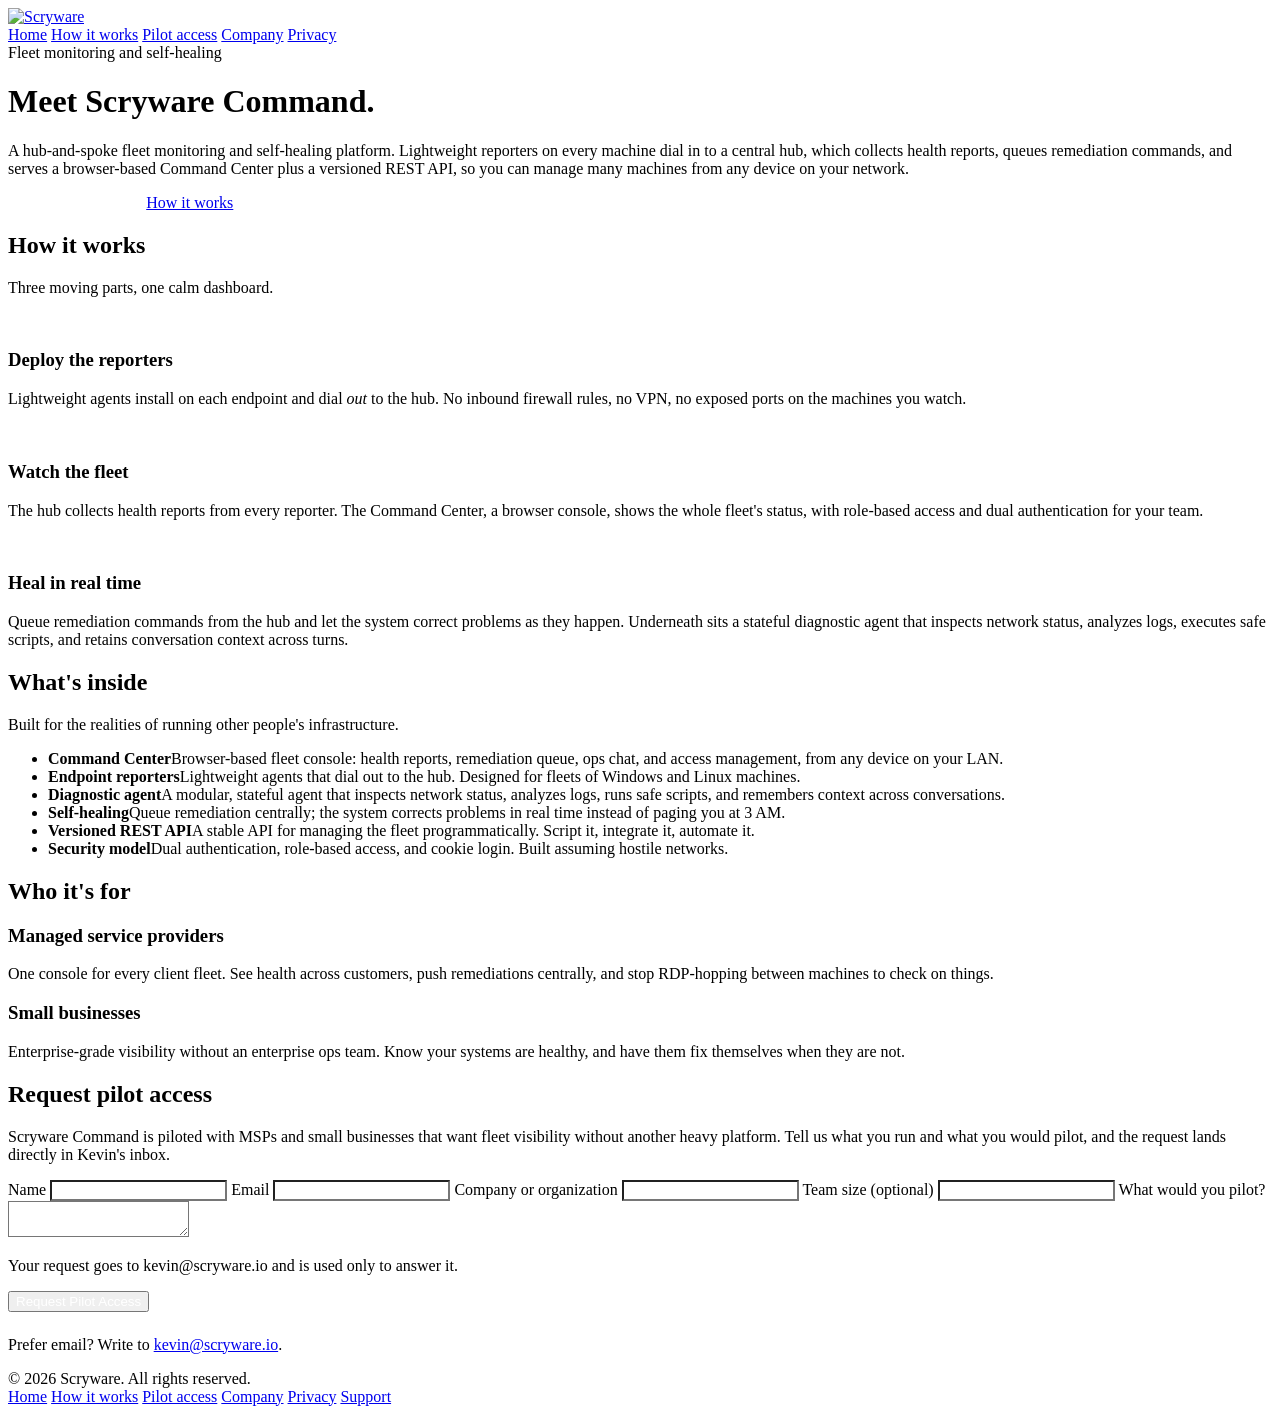
==== index.html @ 2b11ec6b "Publish index.html for scryware.tech" ====
<!DOCTYPE html>
<html lang="en">
<head>
<meta charset="UTF-8">
<meta name="viewport" content="width=device-width, initial-scale=1.0">
<title>Scryware Command | Fleet monitoring and self-healing</title>
<meta name="description" content="Hub-and-spoke fleet monitoring and self-healing for MSPs and small businesses, with a browser-based Command Center.">
<link rel="stylesheet" href="styles.css">
<link rel="icon" href="scryware-logo.png" type="image/png">
<style>
:root {
  --bg: #ffffff;
  --panel: #f4f7f5;
  --border: #dde4df;
  --text: #16211b;
  --muted: #4d5c54;
  --accent: #0c7a43;
}
body { background: #ffffff; }
.cta { color: #ffffff; }
.step-num { color: #ffffff; }
.form-input { background: #ffffff; }
</style>
</head>
<body>
<div class="wrap">

  <header class="site">
    <a class="logo" href="index.html"><img src="scryware-logo.png" alt="Scryware" width="1348" height="310"></a>
    <nav>
      <a href="index.html">Home</a>
      <a href="#how">How it works</a>
      <a href="#pilot">Pilot access</a>
      <a href="https://scryware.io/company.html">Company</a>
      <a href="https://scryware.io/privacy.html">Privacy</a>
    </nav>
  </header>

  <div class="page-hero">
    <div class="kicker">Fleet monitoring and self-healing</div>
    <h1>Meet <span>Scryware Command</span>.</h1>
    <p>A hub-and-spoke fleet monitoring and self-healing platform. Lightweight reporters on every machine dial in to a central hub, which collects health reports, queues remediation commands, and serves a browser-based Command Center plus a versioned REST API, so you can manage many machines from any device on your network.</p>
    <div class="cta-row">
      <a class="cta" href="#pilot">Request Pilot Access</a>
      <a class="cta-ghost" href="#how">How it works</a>
    </div>
  </div>

  <section class="block" id="how">
    <h2>How it works</h2>
    <p class="sub">Three moving parts, one calm dashboard.</p>
    <div class="steps">
      <div class="step">
        <div class="step-num">1</div>
        <div>
          <h3>Deploy the reporters</h3>
          <p>Lightweight agents install on each endpoint and dial <em>out</em> to the hub. No inbound firewall rules, no VPN, no exposed ports on the machines you watch.</p>
        </div>
      </div>
      <div class="step">
        <div class="step-num">2</div>
        <div>
          <h3>Watch the fleet</h3>
          <p>The hub collects health reports from every reporter. The Command Center, a browser console, shows the whole fleet's status, with role-based access and dual authentication for your team.</p>
        </div>
      </div>
      <div class="step">
        <div class="step-num">3</div>
        <div>
          <h3>Heal in real time</h3>
          <p>Queue remediation commands from the hub and let the system correct problems as they happen. Underneath sits a stateful diagnostic agent that inspects network status, analyzes logs, executes safe scripts, and retains conversation context across turns.</p>
        </div>
      </div>
    </div>
  </section>

  <section class="block">
    <h2>What's inside</h2>
    <p class="sub">Built for the realities of running other people's infrastructure.</p>
    <ul class="feature-list">
      <li><strong>Command Center</strong><span>Browser-based fleet console: health reports, remediation queue, ops chat, and access management, from any device on your LAN.</span></li>
      <li><strong>Endpoint reporters</strong><span>Lightweight agents that dial out to the hub. Designed for fleets of Windows and Linux machines.</span></li>
      <li><strong>Diagnostic agent</strong><span>A modular, stateful agent that inspects network status, analyzes logs, runs safe scripts, and remembers context across conversations.</span></li>
      <li><strong>Self-healing</strong><span>Queue remediation centrally; the system corrects problems in real time instead of paging you at 3 AM.</span></li>
      <li><strong>Versioned REST API</strong><span>A stable API for managing the fleet programmatically. Script it, integrate it, automate it.</span></li>
      <li><strong>Security model</strong><span>Dual authentication, role-based access, and cookie login. Built assuming hostile networks.</span></li>
    </ul>
  </section>

  <section class="block">
    <h2>Who it's for</h2>
    <div class="grid">
      <div class="card">
        <h3>Managed service providers</h3>
        <p>One console for every client fleet. See health across customers, push remediations centrally, and stop RDP-hopping between machines to check on things.</p>
      </div>
      <div class="card">
        <h3>Small businesses</h3>
        <p>Enterprise-grade visibility without an enterprise ops team. Know your systems are healthy, and have them fix themselves when they are not.</p>
      </div>
    </div>
  </section>

  <section class="block" id="pilot">
    <h2>Request pilot access</h2>
    <p class="sub">Scryware Command is piloted with MSPs and small businesses that want fleet visibility without another heavy platform. Tell us what you run and what you would pilot, and the request lands directly in Kevin's inbox.</p>
    <div class="framed" id="thanks" style="display:none; margin-bottom: 24px;">
      <p><strong>Thanks for your interest.</strong> Your pilot request is on its way. Kevin reads every request personally and will reply at the email you gave.</p>
    </div>
    <div class="form-card">
      <form action="https://formsubmit.co/kevin@scryware.io" method="POST">
        <input type="hidden" name="_subject" value="Pilot Access Request - Scryware Command">
        <input type="hidden" name="_next" value="https://scryware.tech/?thanks=1">
        <label class="form-label" for="pilot-name">Name</label>
        <input class="form-input" id="pilot-name" name="name" type="text" required>
        <label class="form-label" for="pilot-email">Email</label>
        <input class="form-input" id="pilot-email" name="email" type="email" required>
        <label class="form-label" for="pilot-company">Company or organization</label>
        <input class="form-input" id="pilot-company" name="company" type="text" required>
        <label class="form-label" for="pilot-team">Team size (optional)</label>
        <input class="form-input" id="pilot-team" name="team_size" type="text">
        <label class="form-label" for="pilot-message">What would you pilot?</label>
        <textarea class="form-input form-textarea" id="pilot-message" name="message" required></textarea>
        <p class="form-privacy">Your request goes to kevin@scryware.io and is used only to answer it.</p>
        <button class="cta form-submit" type="submit">Request Pilot Access</button>
      </form>
    </div>
    <p class="sub" style="margin-top: 24px;">Prefer email? Write to <a href="mailto:kevin@scryware.io">kevin@scryware.io</a>.</p>
  </section>

  <script>
    if (new URLSearchParams(window.location.search).get("thanks") === "1") {
      document.getElementById("thanks").style.display = "block";
    }
  </script>

  <footer>
    <div>&copy; 2026 Scryware. All rights reserved.</div>
    <nav>
      <a href="index.html">Home</a>
      <a href="#how">How it works</a>
      <a href="#pilot">Pilot access</a>
      <a href="https://scryware.io/company.html">Company</a>
      <a href="https://scryware.io/privacy.html">Privacy</a>
      <a href="https://buy.stripe.com/00w6oIbPaadI0RdgYY18c00">Support</a>
    </nav>
  </footer>

</div>
</body>
</html>
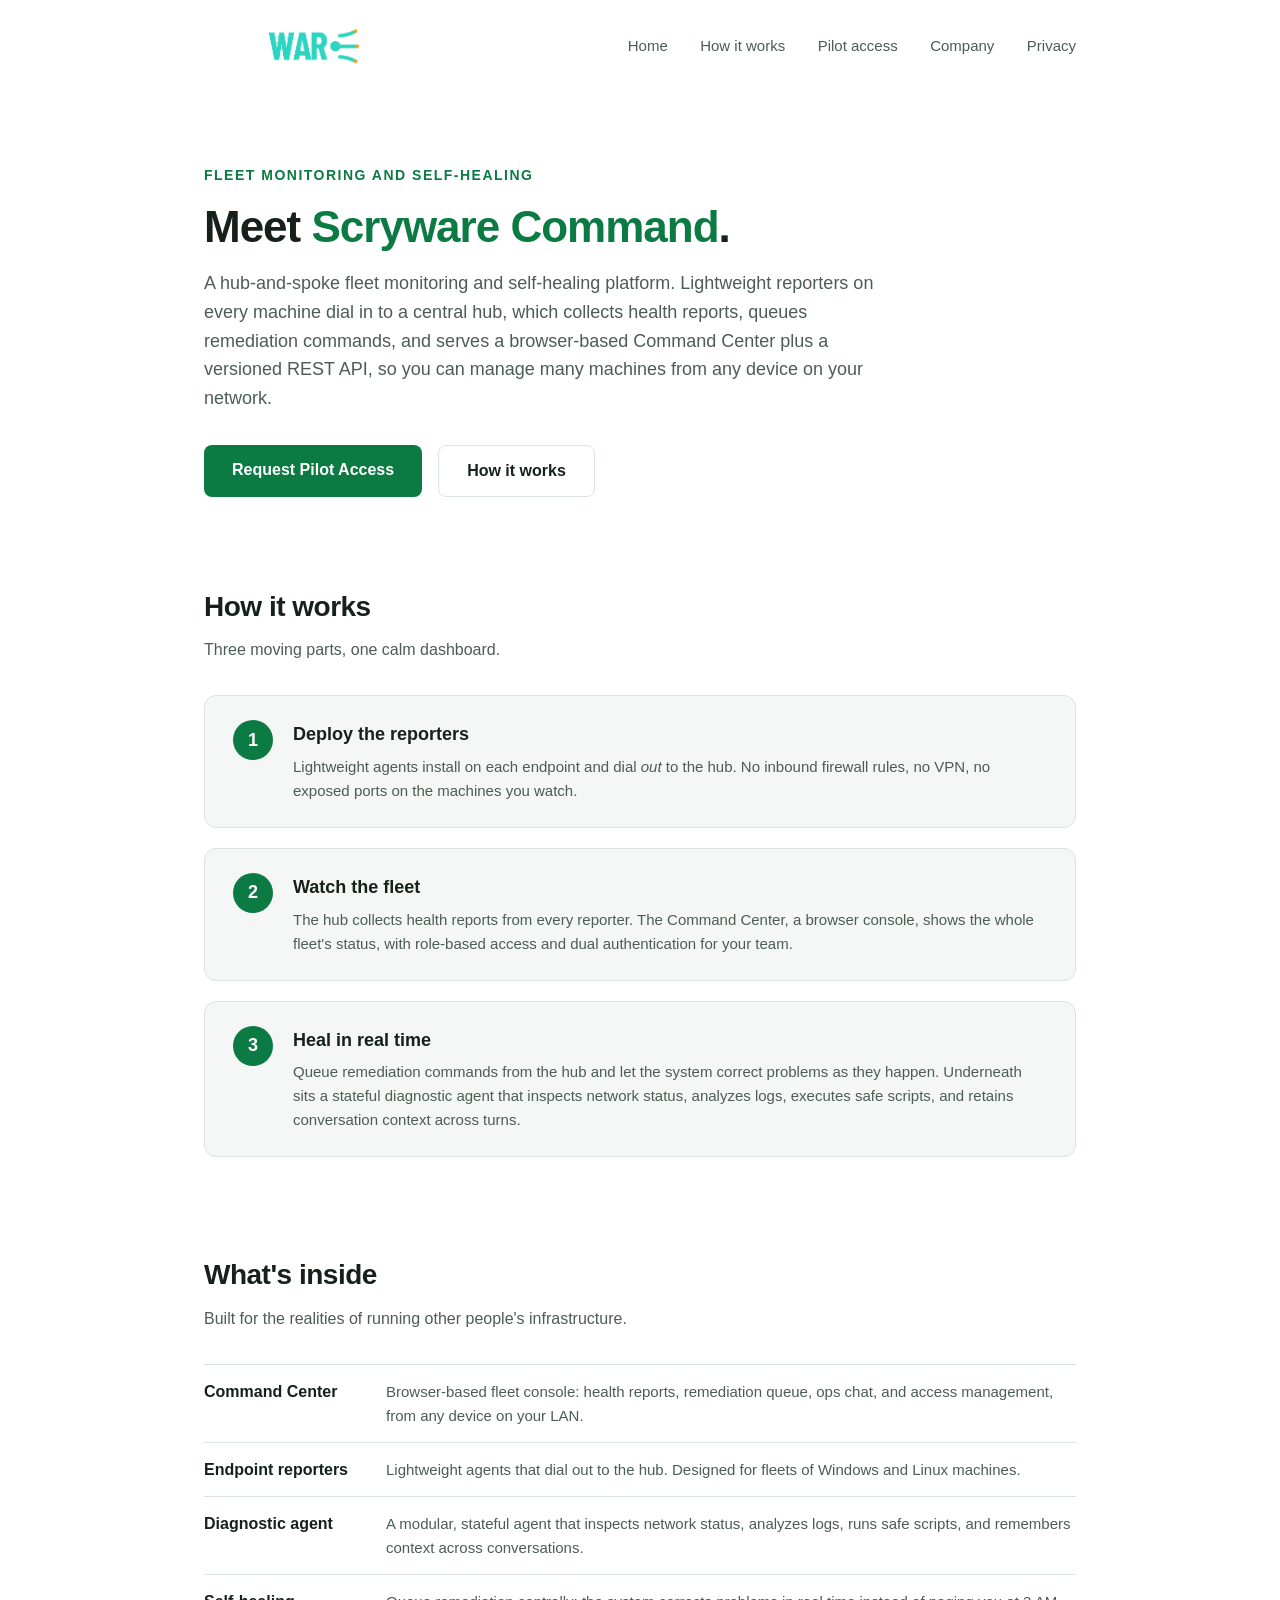
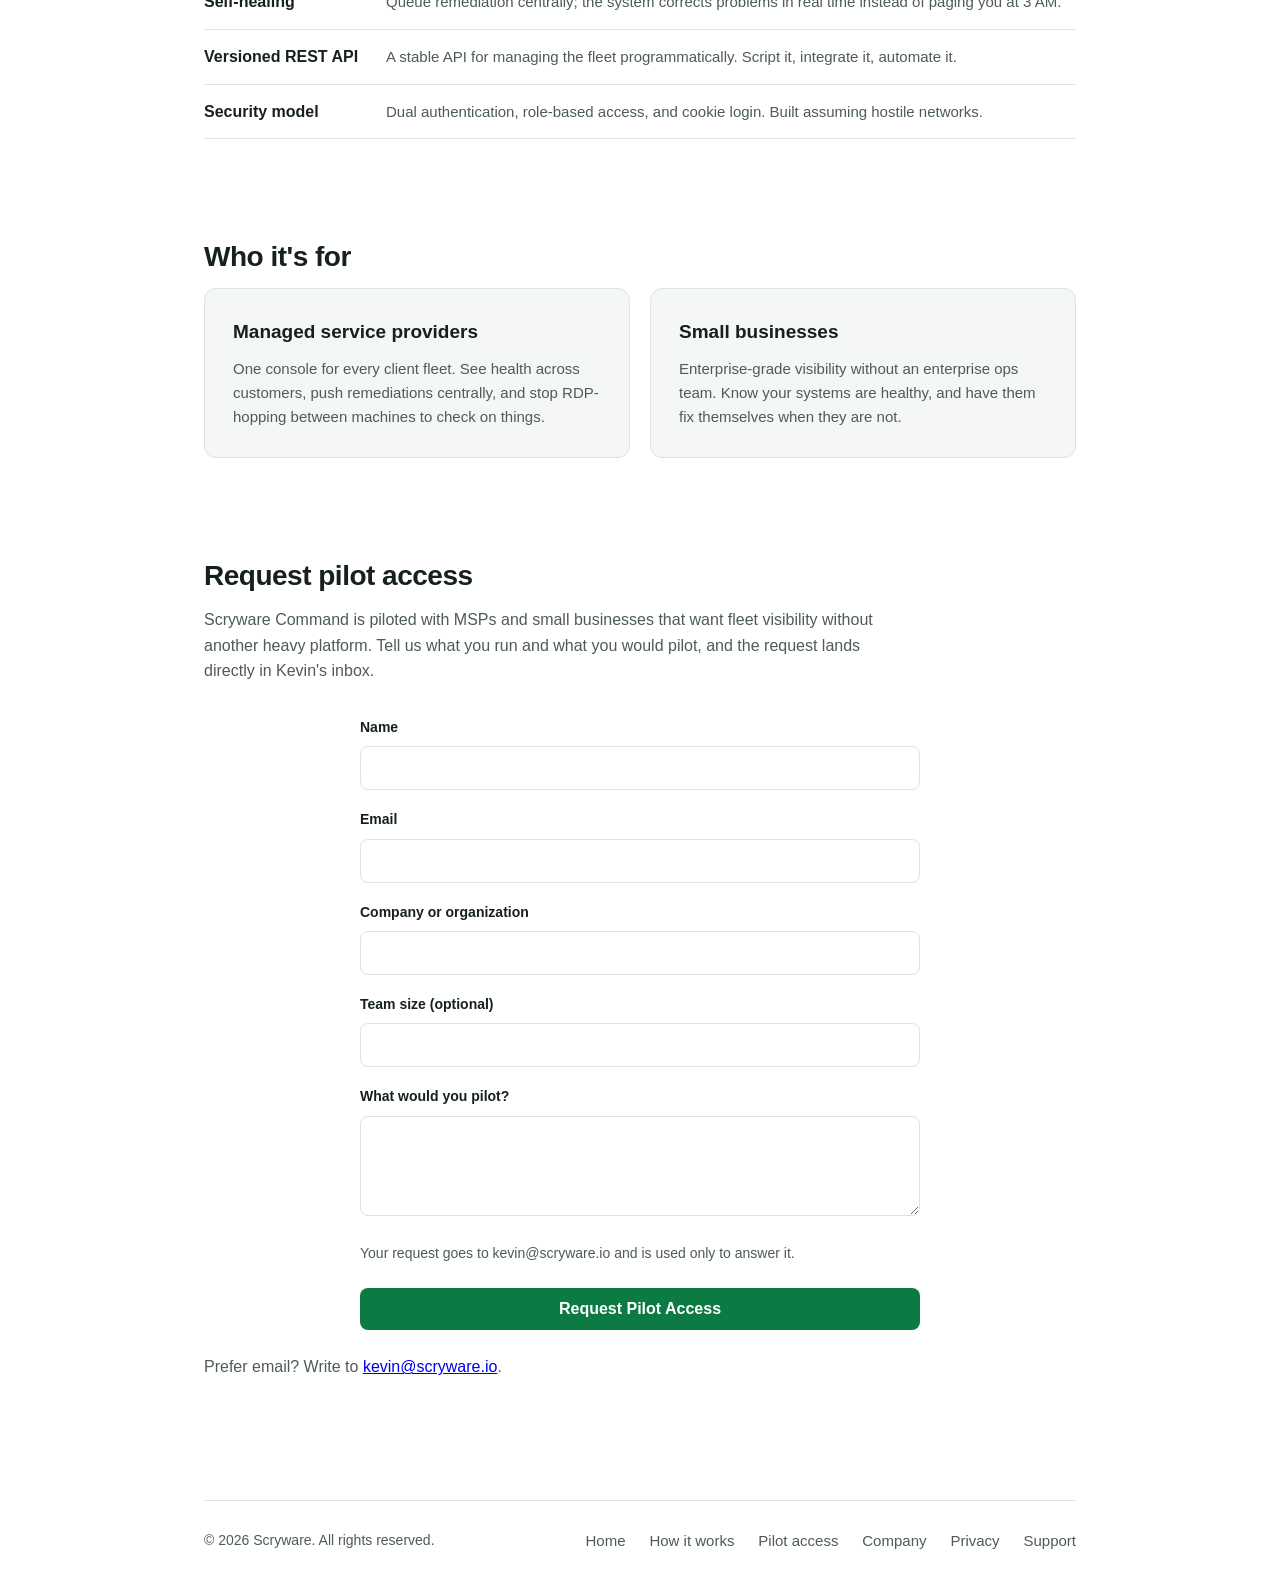
==== commit 91702bba: "Add site privacy page; point Privacy links at the local page" ====
--- a/index.html
+++ b/index.html
@@ -32,7 +32,7 @@
       <a href="#how">How it works</a>
       <a href="#pilot">Pilot access</a>
       <a href="https://scryware.io/company.html">Company</a>
-      <a href="https://scryware.io/privacy.html">Privacy</a>
+      <a href="privacy.html">Privacy</a>
     </nav>
   </header>
 
@@ -141,7 +141,7 @@
       <a href="#how">How it works</a>
       <a href="#pilot">Pilot access</a>
       <a href="https://scryware.io/company.html">Company</a>
-      <a href="https://scryware.io/privacy.html">Privacy</a>
+      <a href="privacy.html">Privacy</a>
       <a href="https://buy.stripe.com/00w6oIbPaadI0RdgYY18c00">Support</a>
     </nav>
   </footer>
--- a/styles.css
+++ b/styles.css
@@ -0,0 +1,211 @@
+:root {
+  --bg: #0e1116;
+  --panel: #161b22;
+  --border: #262d36;
+  --text: #e6e9ee;
+  --muted: #9aa3af;
+  --accent: #6ee7a0;
+}
+* { box-sizing: border-box; margin: 0; padding: 0; }
+html { scroll-behavior: smooth; }
+body {
+  background: var(--bg);
+  color: var(--text);
+  font-family: -apple-system, BlinkMacSystemFont, "Segoe UI", Roboto, Helvetica, Arial, sans-serif;
+  line-height: 1.6;
+}
+.wrap { max-width: 920px; margin: 0 auto; padding: 0 24px; }
+header.site {
+  display: flex; justify-content: space-between; align-items: center;
+  padding: 28px 0;
+}
+.logo {
+  display: inline-flex;
+  align-items: center;
+  line-height: 0;
+  text-decoration: none;
+}
+.logo img {
+  display: block;
+  height: 36px;
+  width: auto;
+}
+nav a {
+  color: var(--muted); text-decoration: none; margin-left: 28px; font-size: 15px;
+}
+nav a:hover { color: var(--text); }
+
+/* Hero (homepage) */
+.hero { padding: 96px 0 64px; }
+.kicker {
+  color: var(--accent); font-size: 14px; font-weight: 700;
+  text-transform: uppercase; letter-spacing: 1.5px; margin-bottom: 16px;
+}
+.hero h1 { font-size: 52px; line-height: 1.15; letter-spacing: -1px; margin-bottom: 20px; }
+.hero h1 span { color: var(--accent); }
+.hero p { color: var(--muted); font-size: 19px; max-width: 640px; }
+.cta-row { margin-top: 32px; display: flex; gap: 16px; flex-wrap: wrap; }
+.cta {
+  display: inline-block; padding: 12px 28px;
+  background: var(--accent); color: #0b0e12; font-weight: 600;
+  border-radius: 8px; text-decoration: none; font-size: 16px;
+}
+.cta:hover { filter: brightness(1.08); }
+.cta-ghost {
+  display: inline-block; padding: 12px 28px;
+  border: 1px solid var(--border); color: var(--text); font-weight: 600;
+  border-radius: 8px; text-decoration: none; font-size: 16px;
+}
+.cta-ghost:hover { border-color: var(--muted); }
+
+/* Page hero (subpages) */
+.page-hero { padding: 72px 0 40px; }
+.page-hero h1 { font-size: 44px; line-height: 1.15; letter-spacing: -1px; margin-bottom: 16px; }
+.page-hero h1 span { color: var(--accent); }
+.page-hero p { color: var(--muted); font-size: 18px; max-width: 680px; }
+
+/* Sections */
+section.block { padding: 48px 0; }
+h2 { font-size: 28px; margin-bottom: 8px; letter-spacing: -0.5px; }
+.sub { color: var(--muted); margin-bottom: 32px; max-width: 680px; }
+
+/* Cards & grids */
+.grid { display: grid; grid-template-columns: 1fr 1fr; gap: 20px; }
+@media (max-width: 640px) {
+  .grid { grid-template-columns: 1fr; }
+  .hero h1 { font-size: 38px; }
+  .page-hero h1 { font-size: 34px; }
+  .logo img { height: 28px; }
+}
+.card {
+  background: var(--panel); border: 1px solid var(--border);
+  border-radius: 12px; padding: 28px;
+}
+.card h3 { font-size: 19px; margin-bottom: 10px; }
+.card p { color: var(--muted); font-size: 15px; }
+.badge {
+  display: inline-block; font-size: 12px; font-weight: 600;
+  color: var(--accent); border: 1px solid var(--accent);
+  border-radius: 20px; padding: 3px 12px; margin-bottom: 16px;
+  text-transform: uppercase; letter-spacing: 0.6px;
+}
+.badge.dim { color: var(--muted); border-color: var(--border); }
+
+/* Feature list (label + description rows) */
+.feature-list { list-style: none; margin-top: 20px; }
+.feature-list li {
+  padding: 14px 0; border-top: 1px solid var(--border);
+  display: flex; gap: 12px; align-items: baseline;
+}
+.feature-list li:last-child { border-bottom: 1px solid var(--border); }
+.feature-list strong { min-width: 170px; }
+.feature-list span { color: var(--muted); font-size: 15px; }
+@media (max-width: 640px) { .feature-list li { flex-direction: column; gap: 4px; } }
+
+/* Numbered steps */
+.steps { display: grid; gap: 20px; margin-top: 8px; }
+.step {
+  background: var(--panel); border: 1px solid var(--border);
+  border-radius: 12px; padding: 24px 28px; display: flex; gap: 20px;
+}
+.step-num {
+  flex: 0 0 40px; height: 40px; border-radius: 50%;
+  background: var(--accent); color: #0b0e12;
+  font-weight: 700; display: flex; align-items: center; justify-content: center;
+  font-size: 18px;
+}
+.step h3 { font-size: 18px; margin-bottom: 6px; }
+.step p { color: var(--muted); font-size: 15px; }
+
+/* Bullet lists */
+.check-list { list-style: none; margin-top: 16px; }
+.check-list li { padding: 8px 0 8px 28px; position: relative; color: var(--muted); font-size: 15px; }
+.check-list li::before {
+  content: "✓"; position: absolute; left: 0; color: var(--accent); font-weight: 700;
+}
+.check-list li strong { color: var(--text); font-weight: 600; }
+
+/* Links */
+.more-link { color: var(--accent); text-decoration: none; font-weight: 600; font-size: 16px; }
+.more-link:hover { text-decoration: underline; }
+.section-link { margin-top: 28px; }
+
+/* App detail sections */
+.app-detail { margin-bottom: 56px; }
+.app-detail:last-child { margin-bottom: 0; }
+.app-head { display: flex; align-items: baseline; gap: 16px; flex-wrap: wrap; margin-bottom: 8px; }
+.app-head h2 { margin-bottom: 0; }
+.price-note { color: var(--muted); font-size: 14px; }
+.app-belief { font-size: 18px; color: var(--accent); font-style: italic; margin: 6px 0 14px; }
+.framed { background: var(--panel); border: 1px solid var(--border); border-radius: 12px; padding: 28px 32px; margin-top: 16px; }
+.framed p:last-child { margin-bottom: 0; }
+.app-why { color: var(--muted); margin: 16px 0; max-width: 700px; }
+
+/* Philosophy */
+.phil { display: grid; gap: 20px; }
+.phil-item {
+  background: var(--panel); border: 1px solid var(--border);
+  border-radius: 12px; padding: 24px 28px;
+}
+.phil-item h3 { font-size: 18px; margin-bottom: 6px; }
+.phil-item h3 span { color: var(--accent); margin-right: 8px; }
+.phil-item p { color: var(--muted); font-size: 15px; }
+
+/* Contact */
+.contact-box {
+  background: var(--panel); border: 1px solid var(--border);
+  border-radius: 12px; padding: 32px; text-align: center;
+}
+.contact-box a { color: var(--accent); font-size: 20px; font-weight: 600; text-decoration: none; }
+.contact-box a:hover { text-decoration: underline; }
+.contact-methods {
+  display: grid; grid-template-columns: repeat(2, minmax(0, 1fr));
+  gap: 24px; margin-top: 24px;
+}
+.contact-methods h3 { color: var(--muted); font-size: 15px; margin-bottom: 6px; }
+.contact-methods a { display: inline-block; padding: 8px 0; overflow-wrap: anywhere; }
+.contact-methods a:focus-visible { outline: 2px solid var(--accent); outline-offset: 4px; }
+@media (max-width: 640px) { .contact-methods { grid-template-columns: 1fr; gap: 16px; } }
+
+
+/* Footer */
+footer {
+  border-top: 1px solid var(--border); margin-top: 40px;
+  padding: 28px 0 40px; color: var(--muted); font-size: 14px;
+  display: flex; justify-content: space-between; flex-wrap: wrap; gap: 12px;
+}
+footer a { color: var(--muted); text-decoration: none; }
+footer a:hover { color: var(--text); }
+footer nav a { margin-left: 20px; }
+
+/* Tester signup form */
+.form-card { max-width: 560px; margin: 0 auto; }
+.form-label {
+  display: block; font-size: 14px; font-weight: 600;
+  margin: 18px 0 8px; color: var(--text);
+}
+.form-label:first-of-type { margin-top: 0; }
+.form-input {
+  width: 100%; padding: 12px 14px;
+  background: var(--bg); border: 1px solid var(--border);
+  border-radius: 8px; color: var(--text); font-size: 16px;
+  font-family: inherit;
+}
+.form-input:focus {
+  outline: none; border-color: var(--accent);
+}
+.form-textarea { resize: vertical; min-height: 100px; }
+.form-privacy {
+  color: var(--muted); font-size: 14px; margin: 20px 0 24px; line-height: 1.5;
+}
+.form-privacy a { color: var(--accent); }
+.form-submit {
+  border: none; cursor: pointer; width: 100%; text-align: center;
+}
+select.form-input {
+  appearance: none;
+  background-image: url("data:image/svg+xml,%3Csvg xmlns='http://www.w3.org/2000/svg' width='12' height='8' viewBox='0 0 12 8'%3E%3Cpath fill='%239aa3af' d='M1 1l5 5 5-5'/%3E%3C/svg%3E");
+  background-repeat: no-repeat;
+  background-position: right 14px center;
+  padding-right: 36px;
+}
